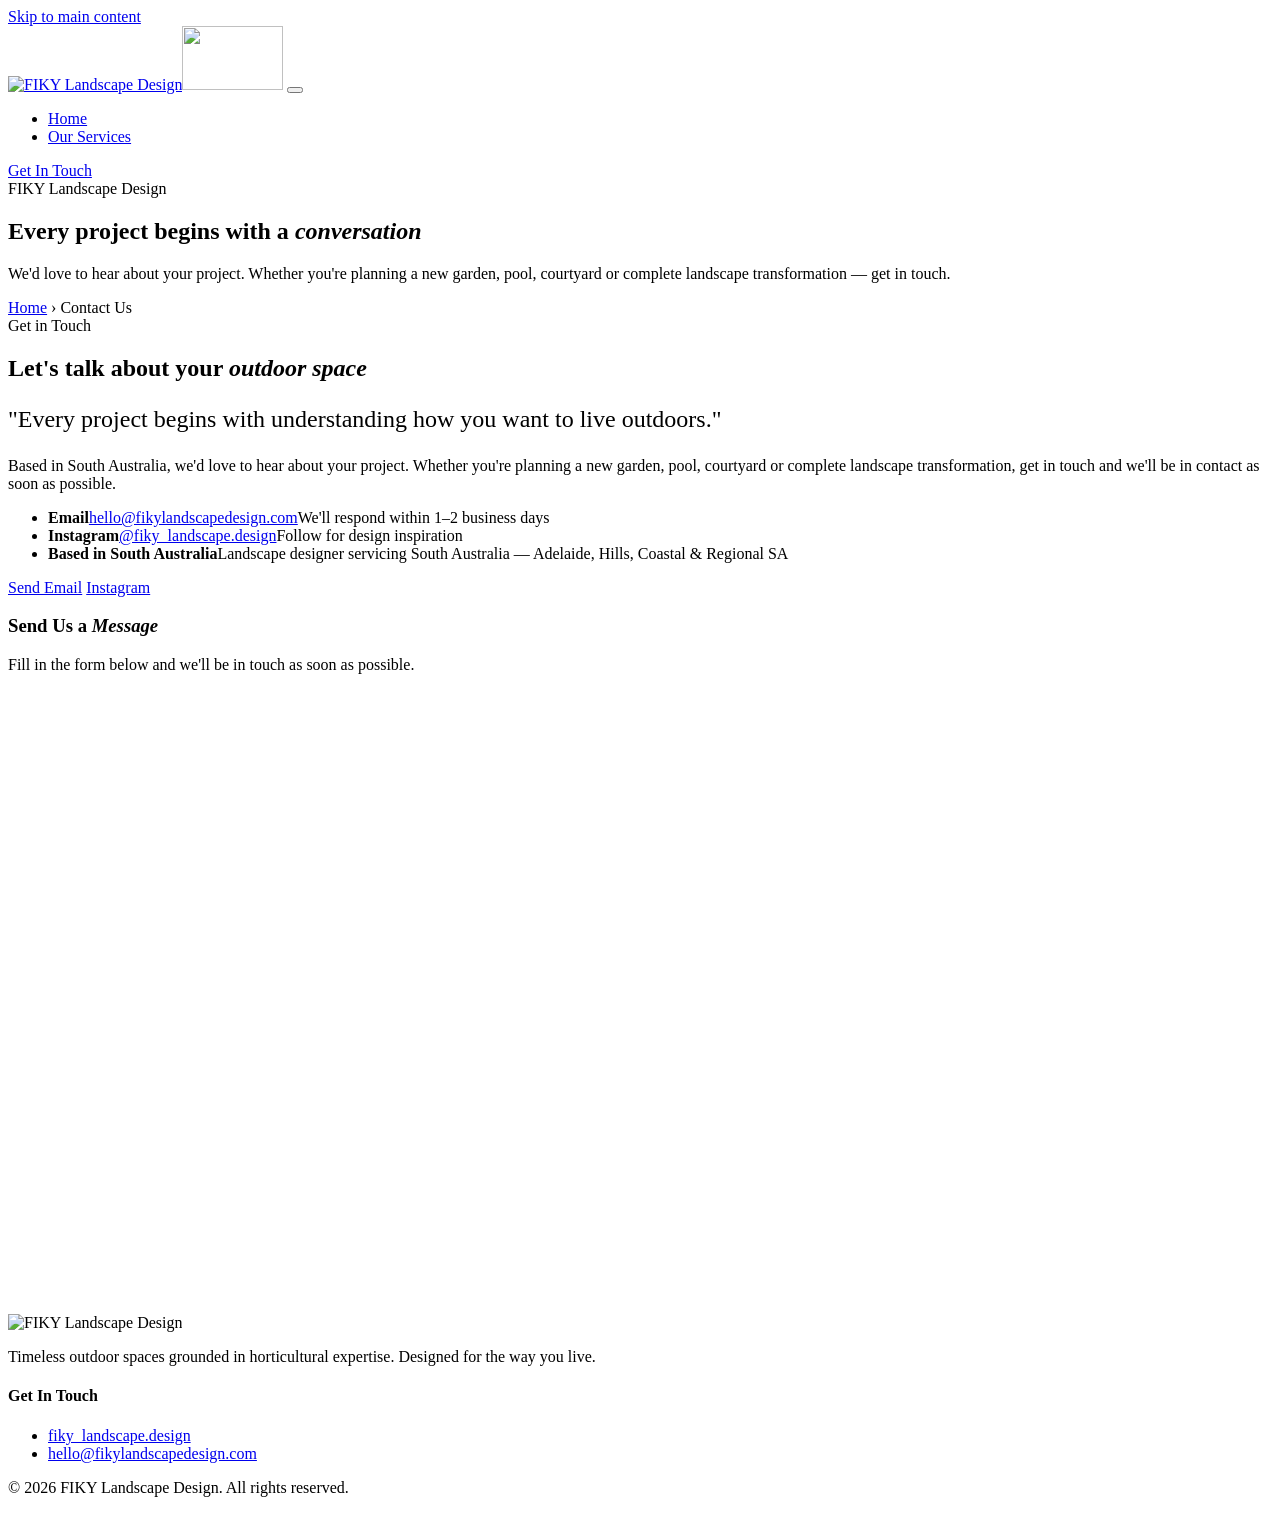
==== index.html @ f5f796eb "Add files via upload" ====
<!doctype html>
<html lang="en-AU">
<head>
<meta charset="utf-8">
<meta name="viewport" content="width=device-width, initial-scale=1">
<title>Contact Us – FIKY Landscape Design</title>
<meta name="description" content="Every project begins with a conversation. Landscape designer servicing South Australia: Adelaide, Hills, Coastal and Regional SA.">
<link rel="canonical" href="https://fikylandscapedesign.com/contact-us/">
<meta property="og:type" content="website">
<meta property="og:site_name" content="FIKY Landscape Design">
<meta property="og:title" content="Contact Us">
<meta property="og:description" content="Every project begins with a conversation. Landscape designer servicing South Australia: Adelaide, Hills, Coastal and Regional SA.">
<meta property="og:url" content="https://fikylandscapedesign.com/contact-us/">
<meta property="og:image" content="https://fikylandscapedesign.com/assets/images/og-image.jpg">
<meta property="og:image:width" content="1200">
<meta property="og:image:height" content="630">
<meta name="twitter:card" content="summary_large_image">
<link rel="icon" type="image/png" href="/assets/images/favicon.png">
<link rel="apple-touch-icon" href="/assets/images/apple-touch-icon.png">
<meta name="theme-color" content="#234d36">
<link rel="preconnect" href="https://fonts.googleapis.com">
<link rel="preconnect" href="https://fonts.gstatic.com" crossorigin>
<link href="https://fonts.googleapis.com/css2?family=Cormorant+Garamond:ital,wght@0,400;0,500;1,400;1,500&family=Montserrat:wght@300;400;500;600&display=swap" rel="stylesheet">
<link rel="stylesheet" href="/assets/css/styles.css">
<!-- Google Analytics 4 -->
<script async src="https://www.googletagmanager.com/gtag/js?id=G-3CTC7P4EQV"></script>
<script>
  window.dataLayer = window.dataLayer || [];
  function gtag(){dataLayer.push(arguments);}
  gtag('js', new Date());
  gtag('config', 'G-3CTC7P4EQV');
</script>
<!-- Microsoft Clarity (heatmaps and recordings) -->
<script>
  (function(c,l,a,r,i,t,y){
    c[a]=c[a]||function(){(c[a].q=c[a].q||[]).push(arguments)};
    t=l.createElement(r);t.async=1;t.src="https://www.clarity.ms/tag/"+i;
    y=l.getElementsByTagName(r)[0];y.parentNode.insertBefore(t,y);
  })(window, document, "clarity", "script", "yqmq55ql16");
</script>
</head>
<body>
<a class="skip-link" href="#content">Skip to main content</a>
<header class="site-header">
  <div class="wrap">
    <a class="logo" href="/" aria-label="FIKY Landscape Design home"><img class="logo-white" src="/assets/images/logo-white.png" alt="FIKY Landscape Design" width="101" height="64"><img class="logo-green" src="/assets/images/logo-green.png" alt="" aria-hidden="true" width="101" height="64"></a>
    <button class="nav-toggle" aria-label="Menu" aria-expanded="false" aria-controls="site-nav"><span></span><span></span><span></span></button>
    <nav class="nav" id="site-nav" aria-label="Main">
      <ul>
        <li><a href="/">Home</a></li>
        <li><a href="/our-services/">Our Services</a></li>
      </ul>
      <a class="btn btn--light" href="/contact-us/">Get In Touch</a>
    </nav>
  </div>
</header>
<main id="content">

<section class="hero hero--page" style="background-image:url('/assets/images/tropical-courtyard-render.jpg')">
  <div class="wrap">
    <span class="eyebrow">FIKY Landscape Design</span>
    <h1>Every project begins with a <em>conversation</em></h1>
    <p>We'd love to hear about your project. Whether you're planning a new garden, pool, courtyard or complete landscape transformation — get in touch.</p>
    <nav class="breadcrumb" aria-label="Breadcrumb"><a href="/">Home</a> &rsaquo; Contact Us</nav>
  </div>
</section>

<section class="section">
  <div class="wrap contact-grid">
    <div>
      <span class="eyebrow">Get in Touch</span>
      <h2>Let's talk about your <em>outdoor space</em></h2>
      <p class="quote" style="font-size:1.5rem">"Every project begins with understanding how you want to live outdoors."</p>
      <p>Based in South Australia, we'd love to hear about your project. Whether you're planning a new garden, pool, courtyard or complete landscape transformation, get in touch and we'll be in contact as soon as possible.</p>
      <ul class="details">
        <li><strong>Email</strong><a href="mailto:hello@fikylandscapedesign.com">hello@fikylandscapedesign.com</a><span>We'll respond within 1–2 business days</span></li>
        <li><strong>Instagram</strong><a href="https://www.instagram.com/fiky_landscape.design/" target="_blank" rel="noopener">@fiky_landscape.design</a><span>Follow for design inspiration</span></li>
        <li><strong>Based in South Australia</strong><span>Landscape designer servicing South Australia — Adelaide, Hills, Coastal &amp; Regional SA</span></li>
      </ul>
      <div class="btn-row">
        <a class="btn" href="mailto:hello@fikylandscapedesign.com">Send Email</a>
        <a class="btn btn--ghost" href="https://www.instagram.com/fiky_landscape.design/" target="_blank" rel="noopener">Instagram</a>
      </div>
    </div>
    <div class="form-card">
      <h3>Send Us a <em>Message</em></h3>
      <p>Fill in the form below and we'll be in touch as soon as possible.</p>
      <!-- Tally form: tally.so/r/KYdaxA -->
      <iframe data-tally-src="https://tally.so/embed/KYdaxA?alignLeft=1&amp;hideTitle=1&amp;transparentBackground=1&amp;dynamicHeight=1" loading="lazy" width="100%" height="620" frameborder="0" marginheight="0" marginwidth="0" title="Send us a message"></iframe>
      <noscript><p>Please email <a href="mailto:hello@fikylandscapedesign.com">hello@fikylandscapedesign.com</a>.</p></noscript>
    </div>
  </div>
</section>
</main>
<footer class="site-footer">
  <div class="wrap">
    <div class="footer-grid">
      <div>
        <img src="/assets/images/logo-white.png" alt="FIKY Landscape Design" width="132" height="84" loading="lazy">
        <p>Timeless outdoor spaces grounded in horticultural expertise. Designed for the way you live.</p>
      </div>
      <div>
        <h4>Get In Touch</h4>
        <ul>
          <li><a href="https://www.instagram.com/fiky_landscape.design/" target="_blank" rel="noopener">fiky_landscape.design</a></li>
          <li><a href="mailto:hello@fikylandscapedesign.com">hello@fikylandscapedesign.com</a></li>
        </ul>
      </div>
    </div>
    <p class="copyright">&copy; <span data-year>2026</span> FIKY Landscape Design. All rights reserved.</p>
  </div>
</footer>
<script src="/assets/js/main.js" defer></script>
</body>
</html>
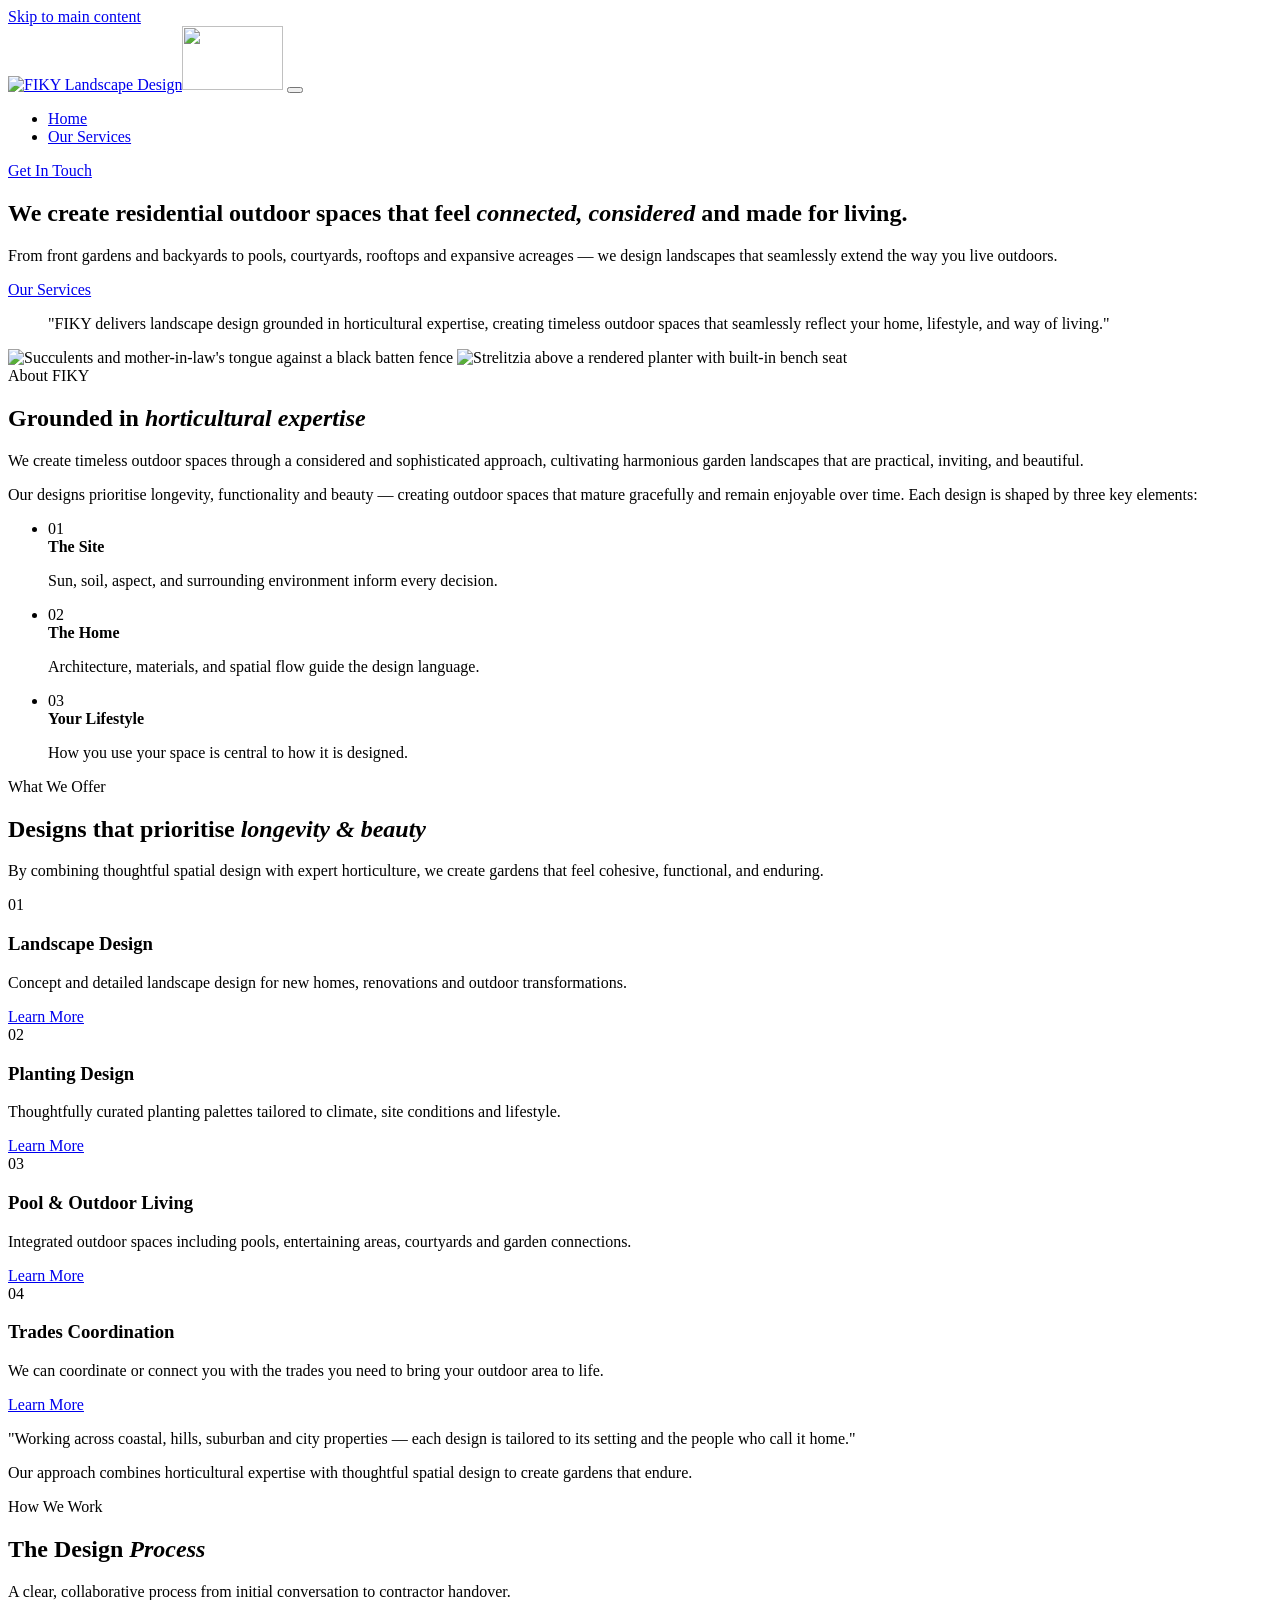
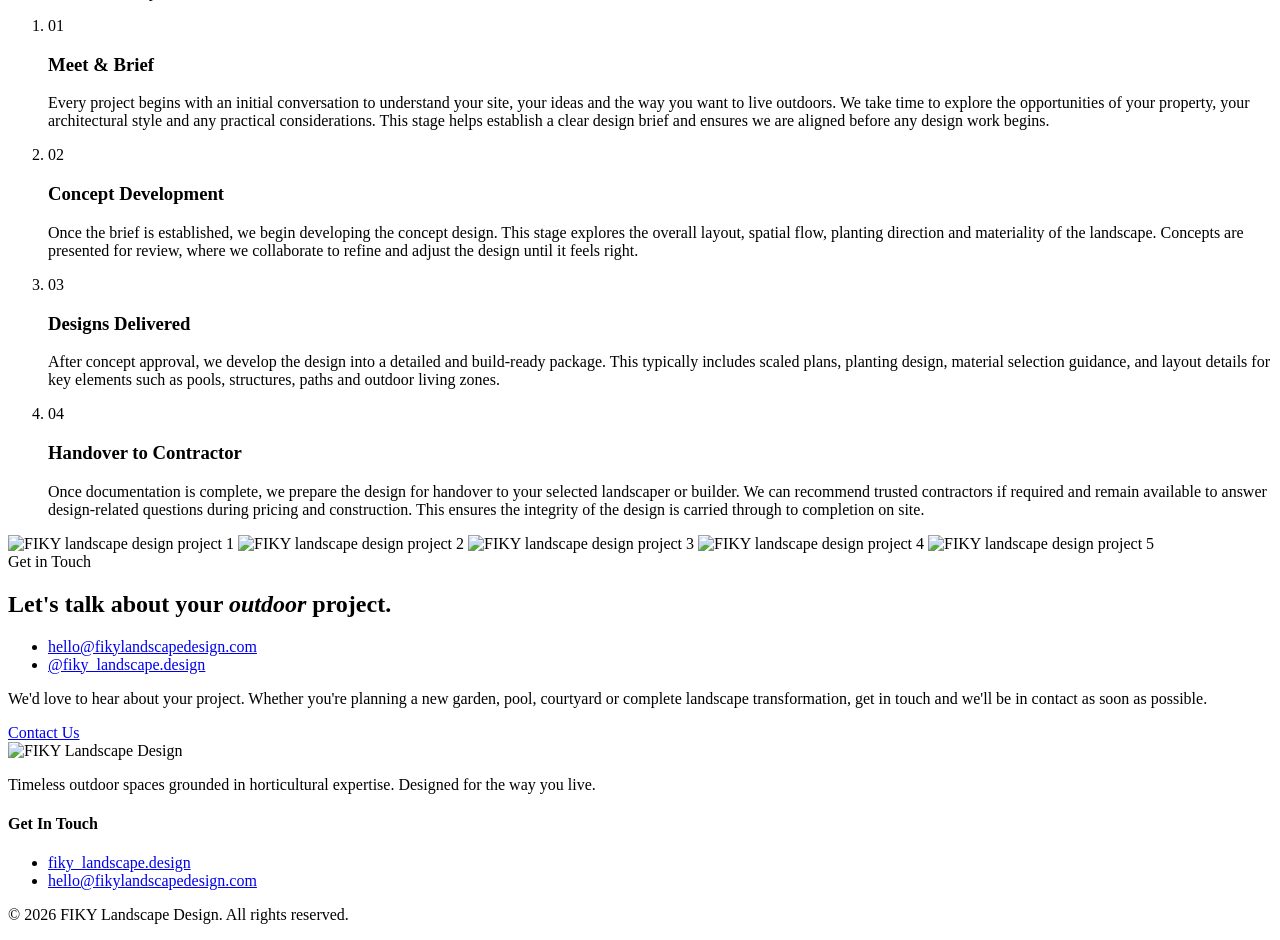
==== commit dfe4d3ef: "Add files via upload" ====
--- a/index.html
+++ b/index.html
@@ -3,14 +3,14 @@
 <head>
 <meta charset="utf-8">
 <meta name="viewport" content="width=device-width, initial-scale=1">
-<title>Contact Us – FIKY Landscape Design</title>
-<meta name="description" content="Every project begins with a conversation. Landscape designer servicing South Australia: Adelaide, Hills, Coastal and Regional SA.">
-<link rel="canonical" href="https://fikylandscapedesign.com/contact-us/">
+<title>FIKY Landscape Design – We create residential outdoor spaces that feel welcoming, considered and made for living.</title>
+<meta name="description" content="We create residential outdoor spaces that feel connected, considered and made for living. Landscape design for front gardens, backyards, pools, courtyards, rooftops and acreages across South Australia.">
+<link rel="canonical" href="https://fikylandscapedesign.com/">
 <meta property="og:type" content="website">
 <meta property="og:site_name" content="FIKY Landscape Design">
-<meta property="og:title" content="Contact Us">
-<meta property="og:description" content="Every project begins with a conversation. Landscape designer servicing South Australia: Adelaide, Hills, Coastal and Regional SA.">
-<meta property="og:url" content="https://fikylandscapedesign.com/contact-us/">
+<meta property="og:title" content="FIKY Landscape Design">
+<meta property="og:description" content="We create residential outdoor spaces that feel connected, considered and made for living. Landscape design for front gardens, backyards, pools, courtyards, rooftops and acreages across South Australia.">
+<meta property="og:url" content="https://fikylandscapedesign.com/">
 <meta property="og:image" content="https://fikylandscapedesign.com/assets/images/og-image.jpg">
 <meta property="og:image:width" content="1200">
 <meta property="og:image:height" content="630">
@@ -47,7 +47,7 @@
     <button class="nav-toggle" aria-label="Menu" aria-expanded="false" aria-controls="site-nav"><span></span><span></span><span></span></button>
     <nav class="nav" id="site-nav" aria-label="Main">
       <ul>
-        <li><a href="/">Home</a></li>
+        <li><a href="/" aria-current="page">Home</a></li>
         <li><a href="/our-services/">Our Services</a></li>
       </ul>
       <a class="btn btn--light" href="/contact-us/">Get In Touch</a>
@@ -56,38 +56,104 @@
 </header>
 <main id="content">
 
-<section class="hero hero--page" style="background-image:url('/assets/images/tropical-courtyard-render.jpg')">
+<section class="hero" style="background-image:url('/assets/images/pool-cabana-outdoor-kitchen.jpg')">
   <div class="wrap">
-    <span class="eyebrow">FIKY Landscape Design</span>
-    <h1>Every project begins with a <em>conversation</em></h1>
-    <p>We'd love to hear about your project. Whether you're planning a new garden, pool, courtyard or complete landscape transformation — get in touch.</p>
-    <nav class="breadcrumb" aria-label="Breadcrumb"><a href="/">Home</a> &rsaquo; Contact Us</nav>
+    <h1>We create residential outdoor spaces that feel <em>connected, considered</em> and made for living.</h1>
+    <p>From front gardens and backyards to pools, courtyards, rooftops and expansive acreages — we design landscapes that seamlessly extend the way you live outdoors.</p>
+    <a class="btn btn--light" href="/our-services/">Our Services</a>
   </div>
 </section>
 
 <section class="section">
-  <div class="wrap contact-grid">
+  <div class="wrap intro">
+    <blockquote class="quote">"FIKY delivers landscape design grounded in horticultural expertise, creating timeless outdoor spaces that seamlessly reflect your home, lifestyle, and way of living."</blockquote>
+    <div class="intro-images">
+      <img src="/assets/images/succulents-black-batten-fence.jpg" alt="Succulents and mother-in-law's tongue against a black batten fence" loading="lazy">
+      <img src="/assets/images/strelitzia-planter-bench.jpg" alt="Strelitzia above a rendered planter with built-in bench seat" loading="lazy">
+    </div>
+  </div>
+</section>
+
+<section class="section section--white">
+  <div class="wrap about">
+    <div>
+      <span class="eyebrow">About FIKY</span>
+      <h2>Grounded in <em>horticultural expertise</em></h2>
+      <p>We create timeless outdoor spaces through a considered and sophisticated approach, cultivating harmonious garden landscapes that are practical, inviting, and beautiful.</p>
+      <p>Our designs prioritise longevity, functionality and beauty — creating outdoor spaces that mature gracefully and remain enjoyable over time. Each design is shaped by three key elements:</p>
+    </div>
+    <ul class="elements">
+      <li><span class="num">01</span><div><strong>The Site</strong><p>Sun, soil, aspect, and surrounding environment inform every decision.</p></div></li>
+      <li><span class="num">02</span><div><strong>The Home</strong><p>Architecture, materials, and spatial flow guide the design language.</p></div></li>
+      <li><span class="num">03</span><div><strong>Your Lifestyle</strong><p>How you use your space is central to how it is designed.</p></div></li>
+    </ul>
+  </div>
+</section>
+
+<section class="section">
+  <div class="wrap">
+    <div class="section-head">
+      <span class="eyebrow">What We Offer</span>
+      <h2>Designs that prioritise <em>longevity &amp; beauty</em></h2>
+      <p>By combining thoughtful spatial design with expert horticulture, we create gardens that feel cohesive, functional, and enduring.</p>
+    </div>
+    <div class="offer-grid">
+      <article class="offer"><span class="num">01</span><h3>Landscape Design</h3><p>Concept and detailed landscape design for new homes, renovations and outdoor transformations.</p><a class="text-link" href="/our-services/">Learn More</a></article>
+      <article class="offer"><span class="num">02</span><h3>Planting Design</h3><p>Thoughtfully curated planting palettes tailored to climate, site conditions and lifestyle.</p><a class="text-link" href="/our-services/">Learn More</a></article>
+      <article class="offer"><span class="num">03</span><h3>Pool &amp; Outdoor Living</h3><p>Integrated outdoor spaces including pools, entertaining areas, courtyards and garden connections.</p><a class="text-link" href="/our-services/">Learn More</a></article>
+      <article class="offer"><span class="num">04</span><h3>Trades Coordination</h3><p>We can coordinate or connect you with the trades you need to bring your outdoor area to life.</p><a class="text-link" href="/our-services/">Learn More</a></article>
+    </div>
+  </div>
+</section>
+
+<section class="section section--forest statement">
+  <div class="wrap">
+    <p class="quote">"Working across coastal, hills, suburban and city properties — each design is tailored to its setting and the people who call it home."</p>
+    <p>Our approach combines horticultural expertise with thoughtful spatial design to create gardens that endure.</p>
+  </div>
+</section>
+
+<section class="section">
+  <div class="wrap">
+    <div class="section-head">
+      <span class="eyebrow">How We Work</span>
+      <h2>The Design <em>Process</em></h2>
+      <p>A clear, collaborative process from initial conversation to contractor handover.</p>
+    </div>
+    <ol class="process">
+      <li><span class="num">01</span><h3>Meet &amp; Brief</h3><p>Every project begins with an initial conversation to understand your site, your ideas and the way you want to live outdoors. We take time to explore the opportunities of your property, your architectural style and any practical considerations. This stage helps establish a clear design brief and ensures we are aligned before any design work begins.</p></li>
+      <li><span class="num">02</span><h3>Concept Development</h3><p>Once the brief is established, we begin developing the concept design. This stage explores the overall layout, spatial flow, planting direction and materiality of the landscape. Concepts are presented for review, where we collaborate to refine and adjust the design until it feels right.</p></li>
+      <li><span class="num">03</span><h3>Designs Delivered</h3><p>After concept approval, we develop the design into a detailed and build-ready package. This typically includes scaled plans, planting design, material selection guidance, and layout details for key elements such as pools, structures, paths and outdoor living zones.</p></li>
+      <li><span class="num">04</span><h3>Handover to Contractor</h3><p>Once documentation is complete, we prepare the design for handover to your selected landscaper or builder. We can recommend trusted contractors if required and remain available to answer design-related questions during pricing and construction. This ensures the integrity of the design is carried through to completion on site.</p></li>
+    </ol>
+  </div>
+</section>
+
+<section class="section section--white" aria-label="Project gallery">
+  <div class="wrap">
+  <div class="gallery">
+    <img src="/assets/images/daw-park-side-garden.jpg" alt="FIKY landscape design project 1" loading="lazy">
+    <img src="/assets/images/daw-park-view-from-inside.jpg" alt="FIKY landscape design project 2" loading="lazy">
+    <img src="/assets/images/tropical-lawn-palm-garden.jpg" alt="FIKY landscape design project 3" loading="lazy">
+    <img src="/assets/images/pool-fence-strelitzia.jpg" alt="FIKY landscape design project 4" loading="lazy">
+    <img src="/assets/images/modern-facade-tropical-entry.jpg" alt="FIKY landscape design project 5" loading="lazy">
+  </div>
+  </div>
+</section>
+
+<section class="section">
+  <div class="wrap contact-band">
     <div>
       <span class="eyebrow">Get in Touch</span>
-      <h2>Let's talk about your <em>outdoor space</em></h2>
-      <p class="quote" style="font-size:1.5rem">"Every project begins with understanding how you want to live outdoors."</p>
-      <p>Based in South Australia, we'd love to hear about your project. Whether you're planning a new garden, pool, courtyard or complete landscape transformation, get in touch and we'll be in contact as soon as possible.</p>
-      <ul class="details">
-        <li><strong>Email</strong><a href="mailto:hello@fikylandscapedesign.com">hello@fikylandscapedesign.com</a><span>We'll respond within 1–2 business days</span></li>
-        <li><strong>Instagram</strong><a href="https://www.instagram.com/fiky_landscape.design/" target="_blank" rel="noopener">@fiky_landscape.design</a><span>Follow for design inspiration</span></li>
-        <li><strong>Based in South Australia</strong><span>Landscape designer servicing South Australia — Adelaide, Hills, Coastal &amp; Regional SA</span></li>
+      <h2>Let's talk about your <em>outdoor</em> project.</h2>
+      <ul class="contact-links">
+        <li><a href="mailto:hello@fikylandscapedesign.com">hello@fikylandscapedesign.com</a></li>
+        <li><a href="https://www.instagram.com/fiky_landscape.design/" target="_blank" rel="noopener">@fiky_landscape.design</a></li>
       </ul>
-      <div class="btn-row">
-        <a class="btn" href="mailto:hello@fikylandscapedesign.com">Send Email</a>
-        <a class="btn btn--ghost" href="https://www.instagram.com/fiky_landscape.design/" target="_blank" rel="noopener">Instagram</a>
-      </div>
     </div>
-    <div class="form-card">
-      <h3>Send Us a <em>Message</em></h3>
-      <p>Fill in the form below and we'll be in touch as soon as possible.</p>
-      <!-- Tally form: tally.so/r/KYdaxA -->
-      <iframe data-tally-src="https://tally.so/embed/KYdaxA?alignLeft=1&amp;hideTitle=1&amp;transparentBackground=1&amp;dynamicHeight=1" loading="lazy" width="100%" height="620" frameborder="0" marginheight="0" marginwidth="0" title="Send us a message"></iframe>
-      <noscript><p>Please email <a href="mailto:hello@fikylandscapedesign.com">hello@fikylandscapedesign.com</a>.</p></noscript>
+    <div>
+      <p>We'd love to hear about your project. Whether you're planning a new garden, pool, courtyard or complete landscape transformation, get in touch and we'll be in contact as soon as possible.</p>
+      <a class="btn" href="/contact-us/">Contact Us</a>
     </div>
   </div>
 </section>
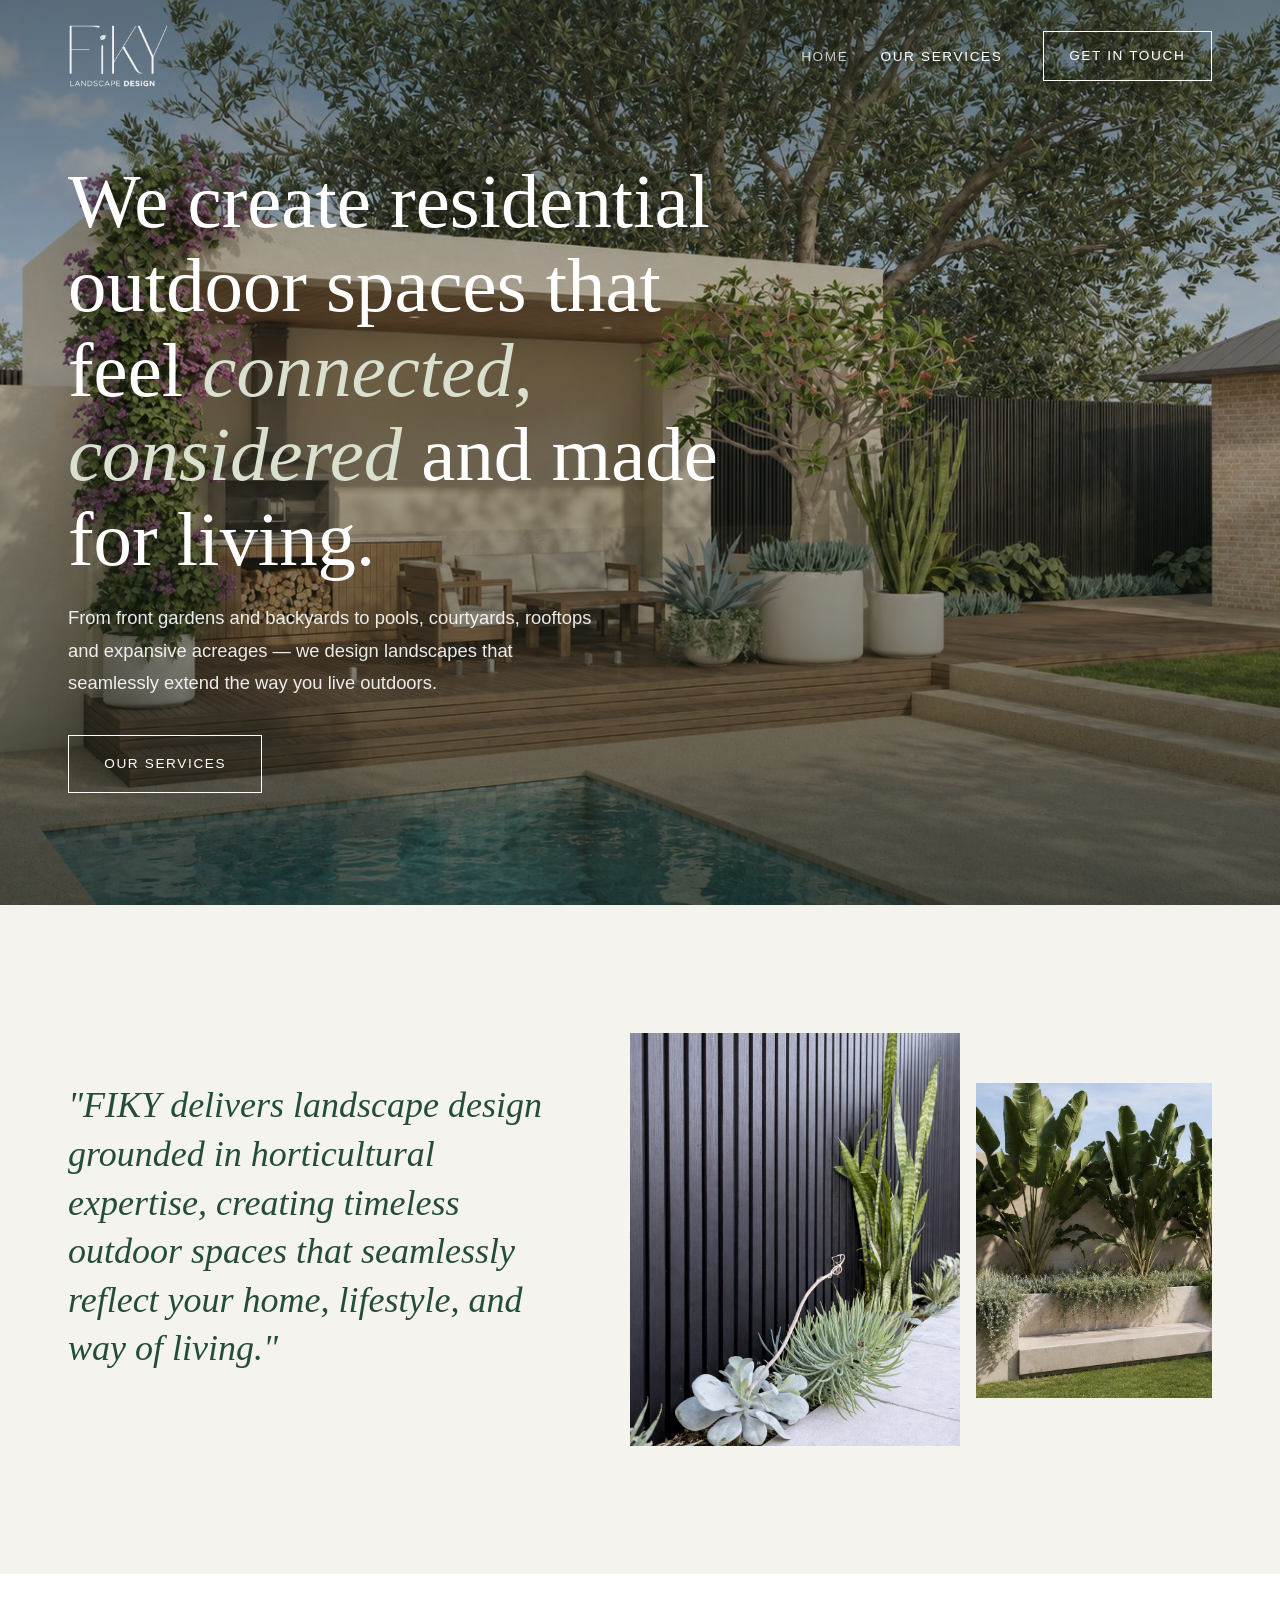
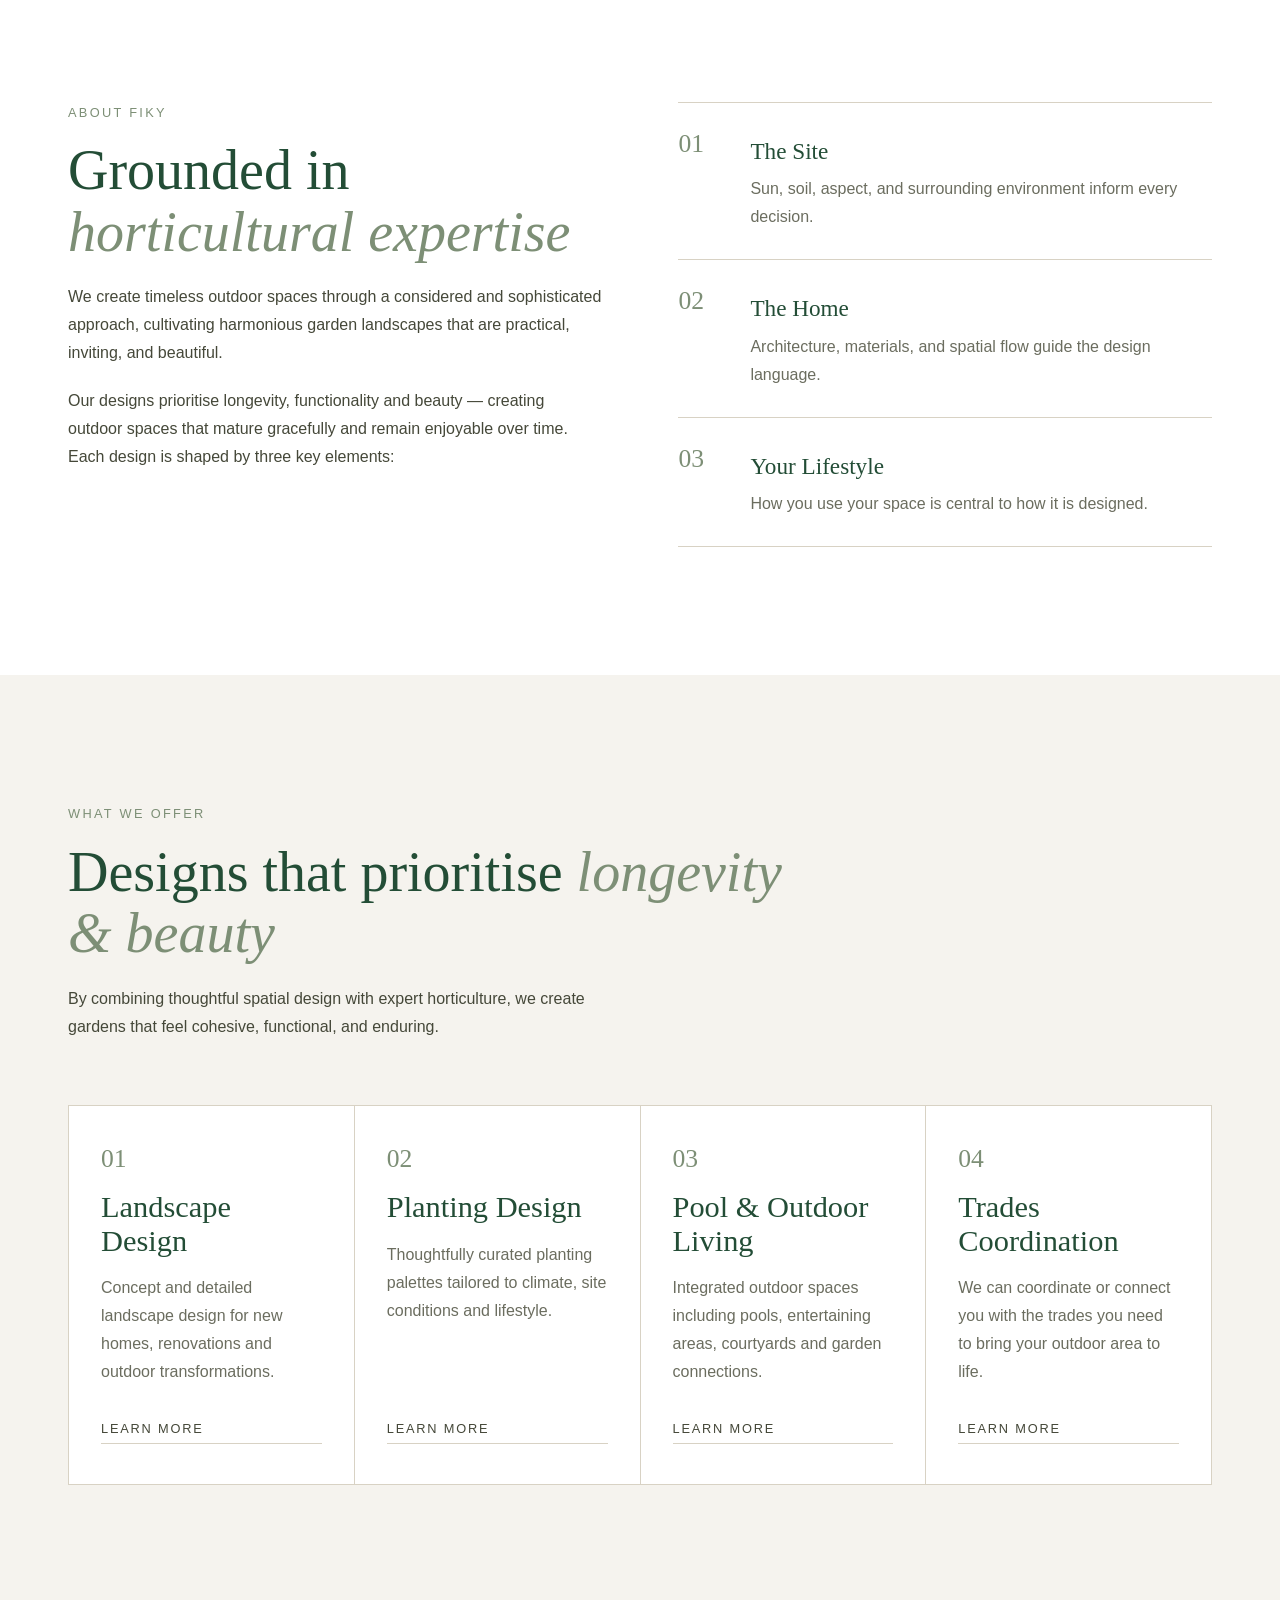
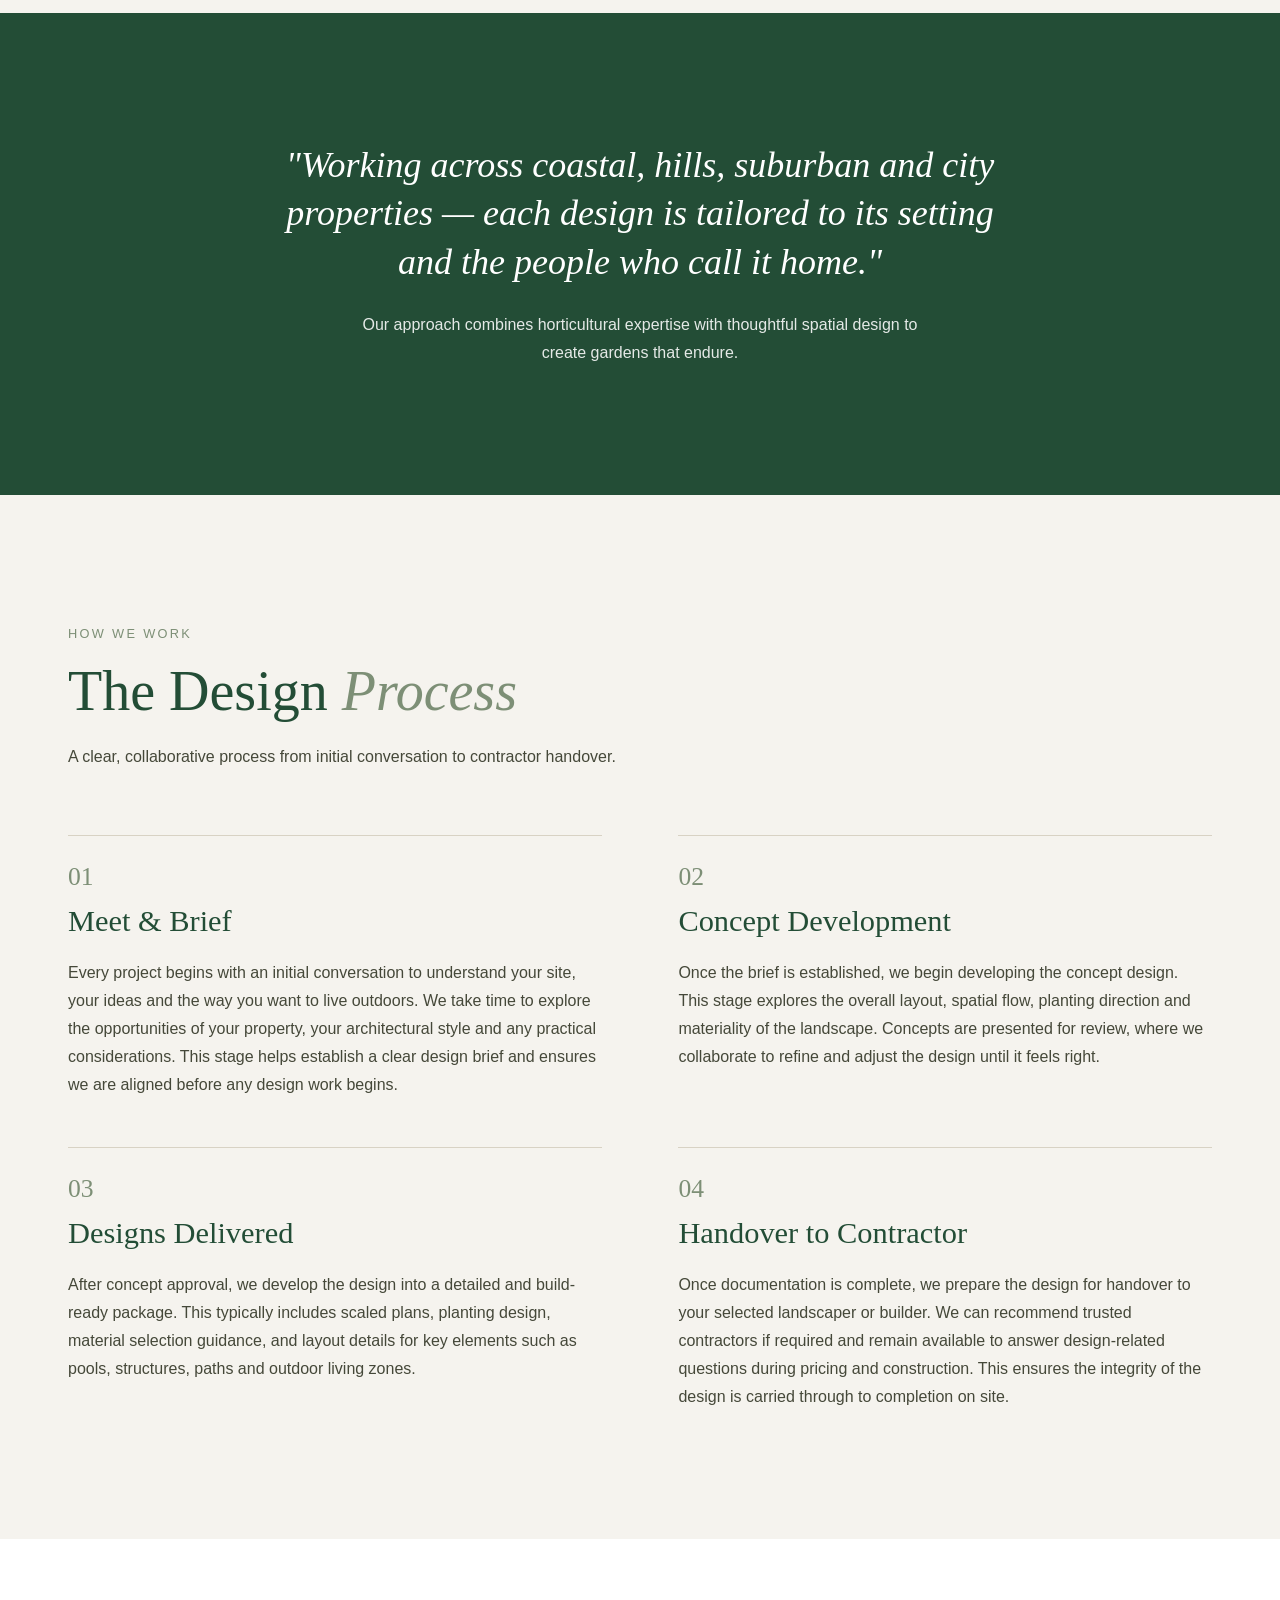
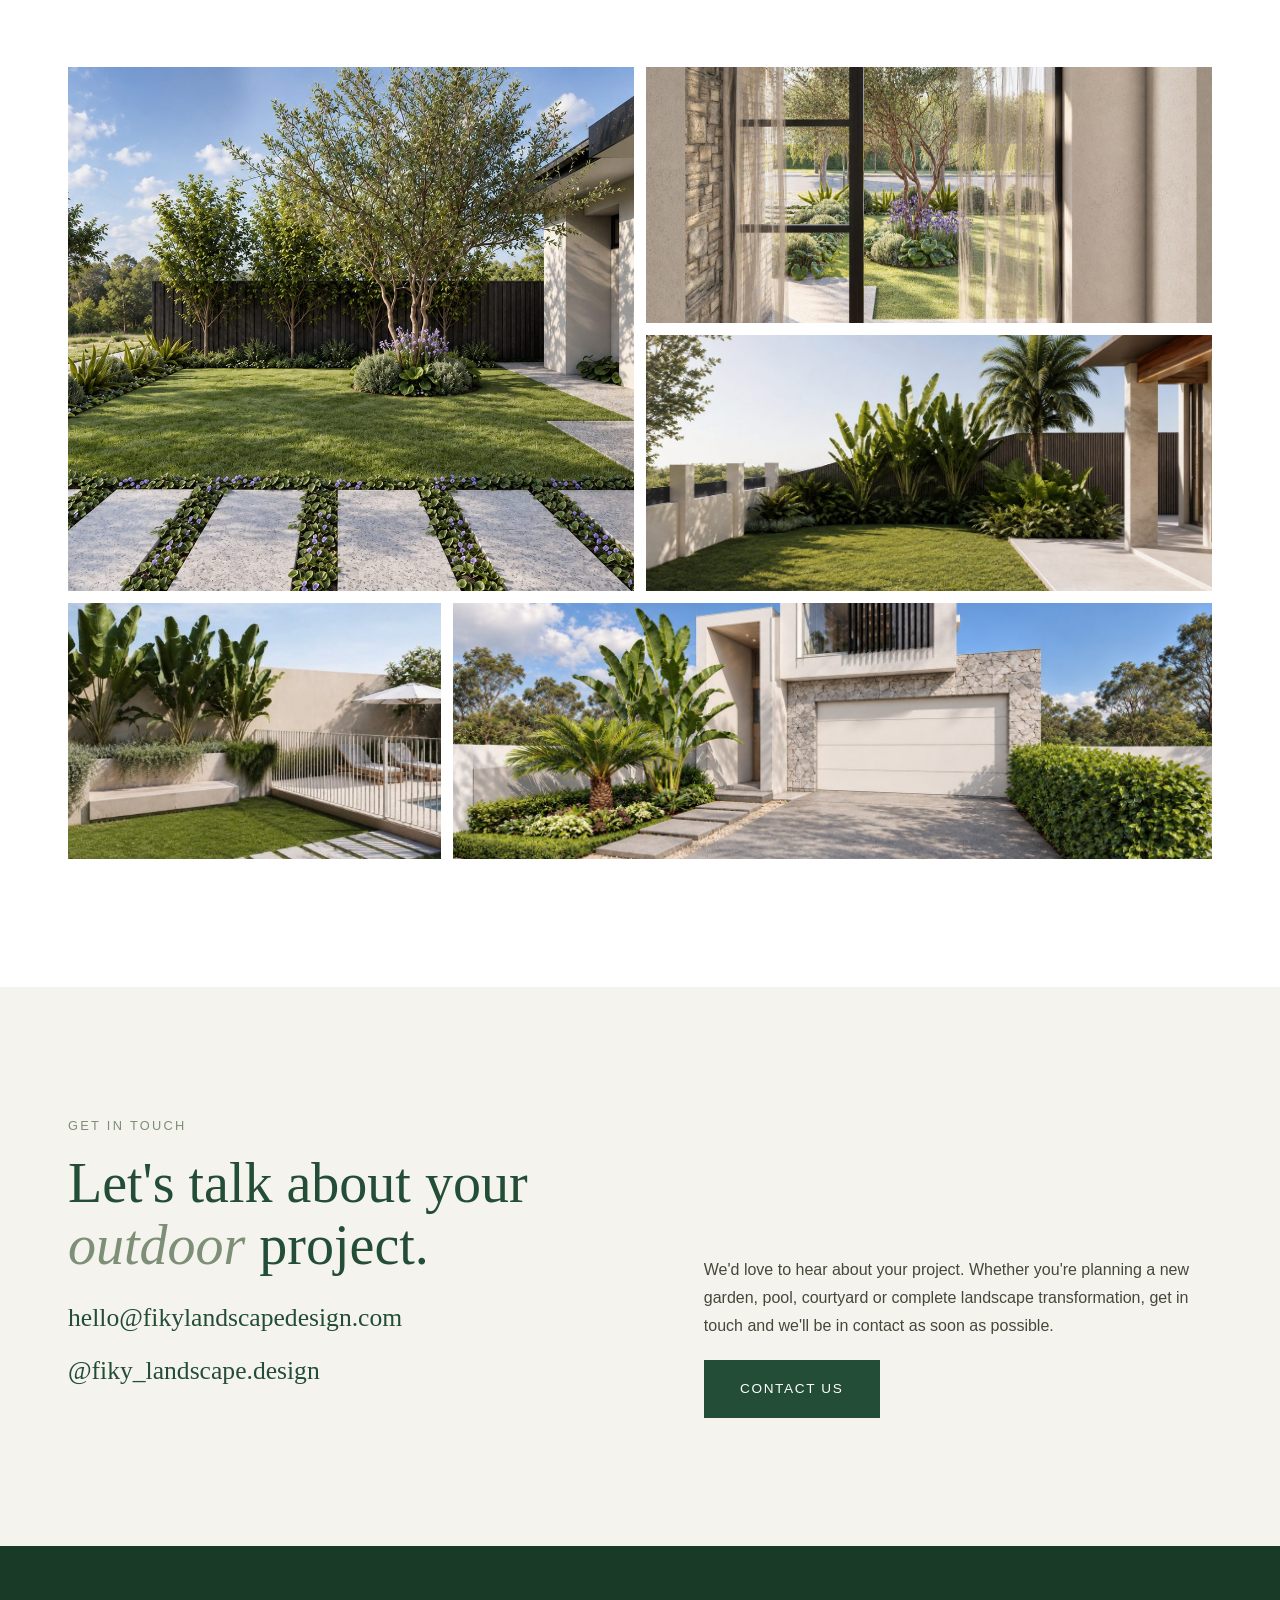
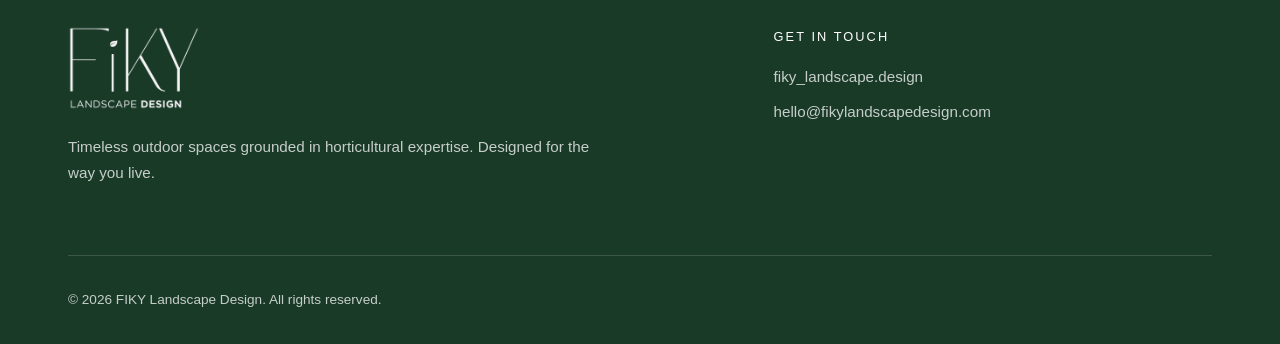
==== commit ce3f3897: "Add files via upload" ====
--- a/index.html
+++ b/index.html
@@ -11,17 +11,17 @@
 <meta property="og:title" content="FIKY Landscape Design">
 <meta property="og:description" content="We create residential outdoor spaces that feel connected, considered and made for living. Landscape design for front gardens, backyards, pools, courtyards, rooftops and acreages across South Australia.">
 <meta property="og:url" content="https://fikylandscapedesign.com/">
-<meta property="og:image" content="https://fikylandscapedesign.com/assets/images/og-image.jpg">
+<meta property="og:image" content="https://fikylandscapedesign.com/og-image.jpg">
 <meta property="og:image:width" content="1200">
 <meta property="og:image:height" content="630">
 <meta name="twitter:card" content="summary_large_image">
-<link rel="icon" type="image/png" href="/assets/images/favicon.png">
-<link rel="apple-touch-icon" href="/assets/images/apple-touch-icon.png">
+<link rel="icon" type="image/png" href="/favicon.png">
+<link rel="apple-touch-icon" href="/apple-touch-icon.png">
 <meta name="theme-color" content="#234d36">
 <link rel="preconnect" href="https://fonts.googleapis.com">
 <link rel="preconnect" href="https://fonts.gstatic.com" crossorigin>
 <link href="https://fonts.googleapis.com/css2?family=Cormorant+Garamond:ital,wght@0,400;0,500;1,400;1,500&family=Montserrat:wght@300;400;500;600&display=swap" rel="stylesheet">
-<link rel="stylesheet" href="/assets/css/styles.css">
+<link rel="stylesheet" href="/styles.css">
 <!-- Google Analytics 4 -->
 <script async src="https://www.googletagmanager.com/gtag/js?id=G-3CTC7P4EQV"></script>
 <script>
@@ -43,7 +43,7 @@
 <a class="skip-link" href="#content">Skip to main content</a>
 <header class="site-header">
   <div class="wrap">
-    <a class="logo" href="/" aria-label="FIKY Landscape Design home"><img class="logo-white" src="/assets/images/logo-white.png" alt="FIKY Landscape Design" width="101" height="64"><img class="logo-green" src="/assets/images/logo-green.png" alt="" aria-hidden="true" width="101" height="64"></a>
+    <a class="logo" href="/" aria-label="FIKY Landscape Design home"><img class="logo-white" src="/logo-white.png" alt="FIKY Landscape Design" width="101" height="64"><img class="logo-green" src="/logo-green.png" alt="" aria-hidden="true" width="101" height="64"></a>
     <button class="nav-toggle" aria-label="Menu" aria-expanded="false" aria-controls="site-nav"><span></span><span></span><span></span></button>
     <nav class="nav" id="site-nav" aria-label="Main">
       <ul>
@@ -56,7 +56,7 @@
 </header>
 <main id="content">
 
-<section class="hero" style="background-image:url('/assets/images/pool-cabana-outdoor-kitchen.jpg')">
+<section class="hero" style="background-image:url('/pool-cabana-outdoor-kitchen.jpg')">
   <div class="wrap">
     <h1>We create residential outdoor spaces that feel <em>connected, considered</em> and made for living.</h1>
     <p>From front gardens and backyards to pools, courtyards, rooftops and expansive acreages — we design landscapes that seamlessly extend the way you live outdoors.</p>
@@ -68,8 +68,8 @@
   <div class="wrap intro">
     <blockquote class="quote">"FIKY delivers landscape design grounded in horticultural expertise, creating timeless outdoor spaces that seamlessly reflect your home, lifestyle, and way of living."</blockquote>
     <div class="intro-images">
-      <img src="/assets/images/succulents-black-batten-fence.jpg" alt="Succulents and mother-in-law's tongue against a black batten fence" loading="lazy">
-      <img src="/assets/images/strelitzia-planter-bench.jpg" alt="Strelitzia above a rendered planter with built-in bench seat" loading="lazy">
+      <img src="/succulents-black-batten-fence.jpg" alt="Succulents and mother-in-law's tongue against a black batten fence" loading="lazy">
+      <img src="/strelitzia-planter-bench.jpg" alt="Strelitzia above a rendered planter with built-in bench seat" loading="lazy">
     </div>
   </div>
 </section>
@@ -132,11 +132,11 @@
 <section class="section section--white" aria-label="Project gallery">
   <div class="wrap">
   <div class="gallery">
-    <img src="/assets/images/daw-park-side-garden.jpg" alt="FIKY landscape design project 1" loading="lazy">
-    <img src="/assets/images/daw-park-view-from-inside.jpg" alt="FIKY landscape design project 2" loading="lazy">
-    <img src="/assets/images/tropical-lawn-palm-garden.jpg" alt="FIKY landscape design project 3" loading="lazy">
-    <img src="/assets/images/pool-fence-strelitzia.jpg" alt="FIKY landscape design project 4" loading="lazy">
-    <img src="/assets/images/modern-facade-tropical-entry.jpg" alt="FIKY landscape design project 5" loading="lazy">
+    <img src="/daw-park-side-garden.jpg" alt="FIKY landscape design project 1" loading="lazy">
+    <img src="/daw-park-view-from-inside.jpg" alt="FIKY landscape design project 2" loading="lazy">
+    <img src="/tropical-lawn-palm-garden.jpg" alt="FIKY landscape design project 3" loading="lazy">
+    <img src="/pool-fence-strelitzia.jpg" alt="FIKY landscape design project 4" loading="lazy">
+    <img src="/modern-facade-tropical-entry.jpg" alt="FIKY landscape design project 5" loading="lazy">
   </div>
   </div>
 </section>
@@ -162,7 +162,7 @@
   <div class="wrap">
     <div class="footer-grid">
       <div>
-        <img src="/assets/images/logo-white.png" alt="FIKY Landscape Design" width="132" height="84" loading="lazy">
+        <img src="/logo-white.png" alt="FIKY Landscape Design" width="132" height="84" loading="lazy">
         <p>Timeless outdoor spaces grounded in horticultural expertise. Designed for the way you live.</p>
       </div>
       <div>
@@ -176,6 +176,6 @@
     <p class="copyright">&copy; <span data-year>2026</span> FIKY Landscape Design. All rights reserved.</p>
   </div>
 </footer>
-<script src="/assets/js/main.js" defer></script>
+<script src="/main.js" defer></script>
 </body>
 </html>
--- a/styles.css
+++ b/styles.css
@@ -0,0 +1,317 @@
+/* FIKY Landscape Design
+   Colours and fonts live in :root so they are easy to fine-tune. */
+
+:root {
+  /* Brand colours, sampled from the FIKY logo files */
+  --forest: #234d36;      /* FIKY green (logo letters) */
+  --forest-dark: #1a3a28; /* footer, overlays, mobile menu */
+  --olive: #454839;       /* "LANDSCAPE DESIGN" wordmark colour, used for body text */
+  --sage: #7d8f76;        /* soft accent from the green */
+  --sand: #d8d2c4;        /* hairlines */
+  --linen: #f5f3ee;       /* page background */
+  --white: #ffffff;
+  --ink: #454839;
+  --muted: #6b6d5f;
+
+  /* Montserrat matches the logo wordmark; Cormorant Garamond for headlines */
+  --serif: "Cormorant Garamond", Georgia, "Times New Roman", serif;
+  --sans: "Montserrat", "Helvetica Neue", Arial, sans-serif;
+
+  --wrap: 1240px;
+  --gutter: clamp(1.25rem, 4vw, 3rem);
+  --section: clamp(4.5rem, 10vw, 8rem);
+}
+
+*, *::before, *::after { box-sizing: border-box; }
+html { scroll-behavior: smooth; }
+body {
+  margin: 0;
+  font-family: var(--sans);
+  font-weight: 300;
+  font-size: 1rem;
+  line-height: 1.75;
+  color: var(--ink);
+  background: var(--linen);
+  -webkit-font-smoothing: antialiased;
+}
+img { max-width: 100%; display: block; }
+a { color: inherit; }
+:focus-visible { outline: 2px solid var(--sage); outline-offset: 3px; }
+
+.skip-link {
+  position: absolute; left: -9999px; top: 0;
+  background: var(--forest); color: var(--white); padding: .75rem 1rem; z-index: 100;
+}
+.skip-link:focus { left: 1rem; top: 1rem; }
+
+.wrap { width: 100%; max-width: var(--wrap); margin: 0 auto; padding: 0 var(--gutter); }
+
+/* ---------- Type ---------- */
+h1, h2, h3 {
+  font-family: var(--serif);
+  font-weight: 400;
+  line-height: 1.1;
+  margin: 0 0 1.25rem;
+  color: var(--forest);
+}
+h1 { font-size: clamp(2.6rem, 6vw, 5rem); }
+h2 { font-size: clamp(2.1rem, 4.4vw, 3.5rem); }
+h3 { font-size: clamp(1.5rem, 2.4vw, 1.9rem); }
+h1 em, h2 em { font-style: italic; color: var(--sage); }
+p { margin: 0 0 1.25rem; max-width: 65ch; }
+
+.eyebrow {
+  font-family: var(--sans);
+  font-size: .8rem;
+  font-weight: 400;
+  letter-spacing: .18em;
+  text-transform: uppercase;
+  color: var(--sage);
+  margin-bottom: 1rem;
+  display: block;
+}
+
+.quote {
+  font-family: var(--serif);
+  font-style: italic;
+  font-size: clamp(1.5rem, 3vw, 2.25rem);
+  line-height: 1.35;
+  color: var(--forest);
+  max-width: 34ch;
+  margin: 0 0 1.5rem;
+}
+
+/* ---------- Buttons ---------- */
+.btn {
+  display: inline-block;
+  font-family: var(--sans);
+  font-size: .85rem;
+  font-weight: 400;
+  letter-spacing: .12em;
+  text-transform: uppercase;
+  text-decoration: none;
+  padding: 1rem 2.2rem;
+  border: 1px solid var(--forest);
+  background: var(--forest);
+  color: var(--white);
+  transition: background .25s, color .25s, border-color .25s;
+}
+.btn:hover { background: transparent; color: var(--forest); }
+.btn--light { background: transparent; border-color: var(--white); color: var(--white); }
+.btn--light:hover { background: var(--white); color: var(--forest); }
+.btn--ghost { background: transparent; color: var(--forest); }
+.btn--ghost:hover { background: var(--forest); color: var(--white); }
+.text-link {
+  font-size: .8rem; letter-spacing: .14em; text-transform: uppercase;
+  text-decoration: none; border-bottom: 1px solid var(--sand); padding-bottom: 2px;
+}
+.text-link:hover { border-color: var(--forest); }
+.btn-row { display: flex; flex-wrap: wrap; gap: 1rem; }
+
+/* ---------- Header ---------- */
+.site-header {
+  position: fixed; top: 0; left: 0; right: 0; z-index: 20;
+  padding: 1.5rem 0;
+  transition: background .3s, padding .3s, box-shadow .3s;
+}
+.site-header.is-scrolled { background: var(--linen); padding: .75rem 0; box-shadow: 0 1px 0 var(--sand); }
+.logo { position: relative; display: block; }
+.logo .logo-green { position: absolute; inset: 0; opacity: 0; transition: opacity .3s; }
+.site-header.is-scrolled .logo .logo-white { opacity: 0; }
+.site-header.is-scrolled .logo .logo-green { opacity: 1; }
+.site-header.is-scrolled .nav a:not(.btn) { color: var(--forest); }
+.site-header.is-scrolled .nav-toggle { color: var(--forest); }
+.site-header.is-scrolled .nav .btn--light { background: var(--forest); border-color: var(--forest); color: var(--white); }
+.site-header.is-scrolled .nav .btn--light:hover { background: transparent; color: var(--forest); }
+.site-header .wrap { display: flex; align-items: center; justify-content: space-between; gap: 2rem; }
+.logo img { height: 64px; width: auto; transition: opacity .3s, height .3s; }
+.site-header.is-scrolled .logo img { height: 48px; }
+.nav { display: flex; align-items: center; gap: 2.5rem; }
+.nav ul { list-style: none; display: flex; gap: 2rem; margin: 0; padding: 0; }
+.nav a:not(.btn) {
+  color: var(--white); text-decoration: none; font-size: .85rem;
+  letter-spacing: .12em; text-transform: uppercase;
+}
+.nav a:not(.btn):hover, .nav a[aria-current="page"] { opacity: .75; }
+.nav .btn { padding: .75rem 1.6rem; }
+.nav a:not(.btn), .btn, .eyebrow, .text-link { font-weight: 500; }
+
+.nav-toggle {
+  display: none; background: none; border: 0; padding: .5rem; cursor: pointer; color: var(--white);
+}
+.nav-toggle span { display: block; width: 26px; height: 1.5px; background: currentColor; margin: 6px 0; transition: transform .25s, opacity .25s; }
+
+@media (max-width: 860px) {
+  .nav-toggle { display: block; z-index: 30; }
+  body.nav-open .nav-toggle { color: var(--white); }
+  body.nav-open .nav a:not(.btn) { color: var(--white); }
+  body.nav-open .nav .btn--light { background: transparent; border-color: var(--white); color: var(--white); }
+  .nav {
+    position: fixed; inset: 0; background: var(--forest-dark);
+    flex-direction: column; justify-content: center; gap: 2.5rem;
+    opacity: 0; visibility: hidden; transition: opacity .3s, visibility .3s;
+  }
+  .nav ul { flex-direction: column; align-items: center; gap: 1.75rem; }
+  .nav a:not(.btn) { font-size: 1rem; }
+  body.nav-open { overflow: hidden; }
+  body.nav-open .nav { opacity: 1; visibility: visible; }
+  body.nav-open .nav-toggle span:nth-child(1) { transform: translateY(7.5px) rotate(45deg); }
+  body.nav-open .nav-toggle span:nth-child(2) { opacity: 0; }
+  body.nav-open .nav-toggle span:nth-child(3) { transform: translateY(-7.5px) rotate(-45deg); }
+}
+
+/* ---------- Hero ---------- */
+.hero {
+  position: relative; min-height: 100vh; min-height: 100svh;
+  display: flex; align-items: flex-end;
+  color: var(--white);
+  background: var(--forest-dark) center/cover no-repeat;
+  padding: 10rem 0 clamp(4rem, 9vw, 7rem);
+}
+.hero::before {
+  content: ""; position: absolute; inset: 0;
+  background: linear-gradient(180deg, rgba(20,30,23,.55) 0%, rgba(20,30,23,.25) 40%, rgba(20,30,23,.7) 100%);
+}
+.hero .wrap { position: relative; }
+.hero h1 { color: var(--white); max-width: 18ch; }
+.hero h1 em { color: #d9e0cf; }
+.hero p { font-size: 1.15rem; max-width: 52ch; color: rgba(255,255,255,.9); margin-bottom: 2.25rem; }
+.hero--page { min-height: 70vh; min-height: 70svh; }
+.hero .eyebrow { color: #d9e0cf; }
+
+.breadcrumb { margin-top: 2.5rem; font-size: .85rem; letter-spacing: .08em; color: rgba(255,255,255,.8); }
+.breadcrumb a { text-decoration: none; }
+.breadcrumb a:hover { text-decoration: underline; }
+
+/* ---------- Sections ---------- */
+.section { padding: var(--section) 0; }
+.section--white { background: var(--white); }
+.section--forest { background: var(--forest); color: rgba(255,255,255,.88); }
+.section--forest h2, .section--forest h3 { color: var(--white); }
+.section--forest h2 em { color: #c9d3bd; }
+.section--forest .eyebrow { color: #c9d3bd; }
+.section-head { max-width: 760px; margin-bottom: clamp(2.5rem, 5vw, 4rem); }
+.section-head--center { margin-left: auto; margin-right: auto; text-align: center; }
+.section-head--center p { margin-left: auto; margin-right: auto; }
+
+/* Intro quote + two images */
+.intro { display: grid; grid-template-columns: 1fr 1.2fr; gap: clamp(2rem, 6vw, 5rem); align-items: center; }
+.intro-images { display: grid; grid-template-columns: 1.4fr 1fr; gap: 1rem; align-items: end; }
+.intro-images img { width: 100%; object-fit: cover; }
+.intro-images img:first-child { aspect-ratio: 4/5; }
+.intro-images img:last-child { aspect-ratio: 3/4; margin-bottom: 3rem; }
+
+/* About: three elements */
+.about { display: grid; grid-template-columns: 1fr 1fr; gap: clamp(2rem, 6vw, 5rem); }
+.elements { list-style: none; margin: 0; padding: 0; }
+.elements li {
+  display: grid; grid-template-columns: 3.5rem 1fr; gap: 1rem;
+  padding: 1.75rem 0; border-top: 1px solid var(--sand);
+}
+.elements li:last-child { border-bottom: 1px solid var(--sand); }
+.num { font-family: var(--serif); font-size: 1.6rem; color: var(--sage); line-height: 1; }
+.elements strong { display: block; font-family: var(--serif); font-weight: 500; font-size: 1.45rem; color: var(--forest); margin-bottom: .25rem; }
+.elements p { margin: 0; color: var(--muted); }
+
+/* Offer grid (home) */
+.offer-grid { display: grid; grid-template-columns: repeat(4, 1fr); gap: 1px; background: var(--sand); border: 1px solid var(--sand); }
+.offer {
+  background: var(--white); padding: 2.5rem 2rem;
+  display: flex; flex-direction: column; gap: .75rem;
+}
+.offer h3 { margin: .5rem 0 .25rem; }
+.offer p { color: var(--muted); flex: 1; }
+
+/* Statement band */
+.statement { text-align: center; }
+.statement .quote { margin: 0 auto 1.5rem; max-width: 40ch; color: var(--white); }
+.statement p { margin: 0 auto; }
+
+/* Process */
+.process { list-style: none; margin: 0; padding: 0; display: grid; grid-template-columns: repeat(2, 1fr); gap: 3rem clamp(2rem, 6vw, 5rem); }
+.process li { border-top: 1px solid rgba(255,255,255,.25); padding-top: 1.75rem; }
+.section--white .process li, .section:not(.section--forest) .process li { border-color: var(--sand); }
+.process .num { display: block; margin-bottom: 1rem; }
+.process p { margin: 0; }
+
+/* Gallery */
+.gallery { display: grid; grid-template-columns: repeat(6, 1fr); grid-auto-rows: clamp(160px, 20vw, 280px); gap: .75rem; }
+.gallery img { width: 100%; height: 100%; object-fit: cover; }
+.gallery img:nth-child(1) { grid-column: span 3; grid-row: span 2; }
+.gallery img:nth-child(2) { grid-column: span 3; }
+.gallery img:nth-child(3) { grid-column: span 3; }
+.gallery img:nth-child(4) { grid-column: span 2; }
+.gallery img:nth-child(5) { grid-column: span 4; }
+
+/* Contact band */
+.contact-band { display: grid; grid-template-columns: 1.1fr 1fr; gap: clamp(2rem, 6vw, 5rem); align-items: end; }
+.contact-links { list-style: none; padding: 0; margin: 0 0 1.5rem; }
+.contact-links li { margin-bottom: .5rem; }
+.contact-links a { font-family: var(--serif); font-size: 1.6rem; text-decoration: none; color: var(--forest); }
+.contact-links a:hover { color: var(--sage); }
+
+/* Services page */
+.approach-grid { display: grid; grid-template-columns: repeat(3, 1fr); gap: clamp(1.5rem, 4vw, 3rem); }
+.approach-grid article { border-top: 1px solid var(--sand); padding-top: 1.75rem; }
+.approach-grid .eyebrow { margin: 1rem 0 .5rem; }
+.approach-grid p { color: var(--muted); }
+
+.service {
+  display: grid; grid-template-columns: 1fr 1fr; gap: clamp(2rem, 6vw, 5rem);
+  align-items: center; padding: clamp(2.5rem, 5vw, 4rem) 0;
+  border-top: 1px solid var(--sand);
+}
+.service:first-of-type { border-top: 0; padding-top: 0; }
+.service:nth-of-type(even) .service-img { order: 2; }
+.service-img img { width: 100%; aspect-ratio: 4/3; object-fit: cover; }
+.service ul { padding: 0; margin: 0 0 2rem; list-style: none; }
+.service li { padding: .6rem 0 .6rem 1.5rem; border-bottom: 1px solid var(--sand); position: relative; }
+.service li::before { content: ""; position: absolute; left: 0; top: 1.25rem; width: 8px; height: 1px; background: var(--sage); }
+.service-label { display: flex; align-items: baseline; gap: 1rem; }
+
+/* Contact page */
+.contact-grid { display: grid; grid-template-columns: 1fr 1.25fr; gap: clamp(2rem, 6vw, 5rem); align-items: start; }
+.details { list-style: none; padding: 0; margin: 2rem 0; }
+.details li { padding: 1.25rem 0; border-top: 1px solid var(--sand); }
+.details li:last-child { border-bottom: 1px solid var(--sand); }
+.details strong { display: block; font-size: .8rem; letter-spacing: .14em; text-transform: uppercase; font-weight: 400; color: var(--sage); margin-bottom: .25rem; }
+.details a { font-family: var(--serif); font-size: 1.4rem; color: var(--forest); text-decoration: none; }
+.details span { display: block; color: var(--muted); font-size: .95rem; }
+.form-card { background: var(--white); padding: clamp(1.75rem, 4vw, 3rem); }
+.form-card h3 em { font-style: italic; color: var(--sage); }
+.tally-placeholder {
+  border: 1px dashed var(--sand); padding: 2rem; text-align: center; color: var(--muted); font-size: .95rem;
+}
+
+/* Footer */
+.site-footer { background: var(--forest-dark); color: rgba(255,255,255,.75); padding: 5rem 0 2rem; font-size: .95rem; }
+.footer-grid { display: grid; grid-template-columns: 1.5fr 1fr; gap: 3rem; padding-bottom: 3rem; border-bottom: 1px solid rgba(255,255,255,.15); }
+.footer-grid img { height: 84px; width: auto; margin-bottom: 1.5rem; }
+.site-footer h4 { font-family: var(--sans); font-weight: 400; font-size: .8rem; letter-spacing: .16em; text-transform: uppercase; color: var(--white); margin: 0 0 1rem; }
+.site-footer ul { list-style: none; padding: 0; margin: 0; }
+.site-footer li { margin-bottom: .5rem; }
+.site-footer a { text-decoration: none; }
+.site-footer a:hover { color: var(--white); }
+.copyright { padding-top: 2rem; font-size: .85rem; margin: 0; max-width: none; }
+
+/* ---------- Responsive ---------- */
+@media (max-width: 1024px) {
+  .offer-grid { grid-template-columns: repeat(2, 1fr); }
+}
+@media (max-width: 860px) {
+  .intro, .about, .contact-band, .service, .contact-grid, .footer-grid { grid-template-columns: 1fr; }
+  .service:nth-of-type(even) .service-img { order: 0; }
+  .approach-grid, .process { grid-template-columns: 1fr; }
+  .gallery { grid-template-columns: repeat(2, 1fr); grid-auto-rows: 200px; }
+  .gallery img:nth-child(n) { grid-column: span 1; grid-row: span 1; }
+  .gallery img:nth-child(1) { grid-column: span 2; grid-row: span 2; }
+  .gallery img:nth-child(5) { grid-column: span 2; }
+}
+@media (max-width: 560px) {
+  .offer-grid { grid-template-columns: 1fr; }
+  .logo img { height: 48px; }
+}
+@media (prefers-reduced-motion: reduce) {
+  html { scroll-behavior: auto; }
+  * { transition: none !important; }
+}
